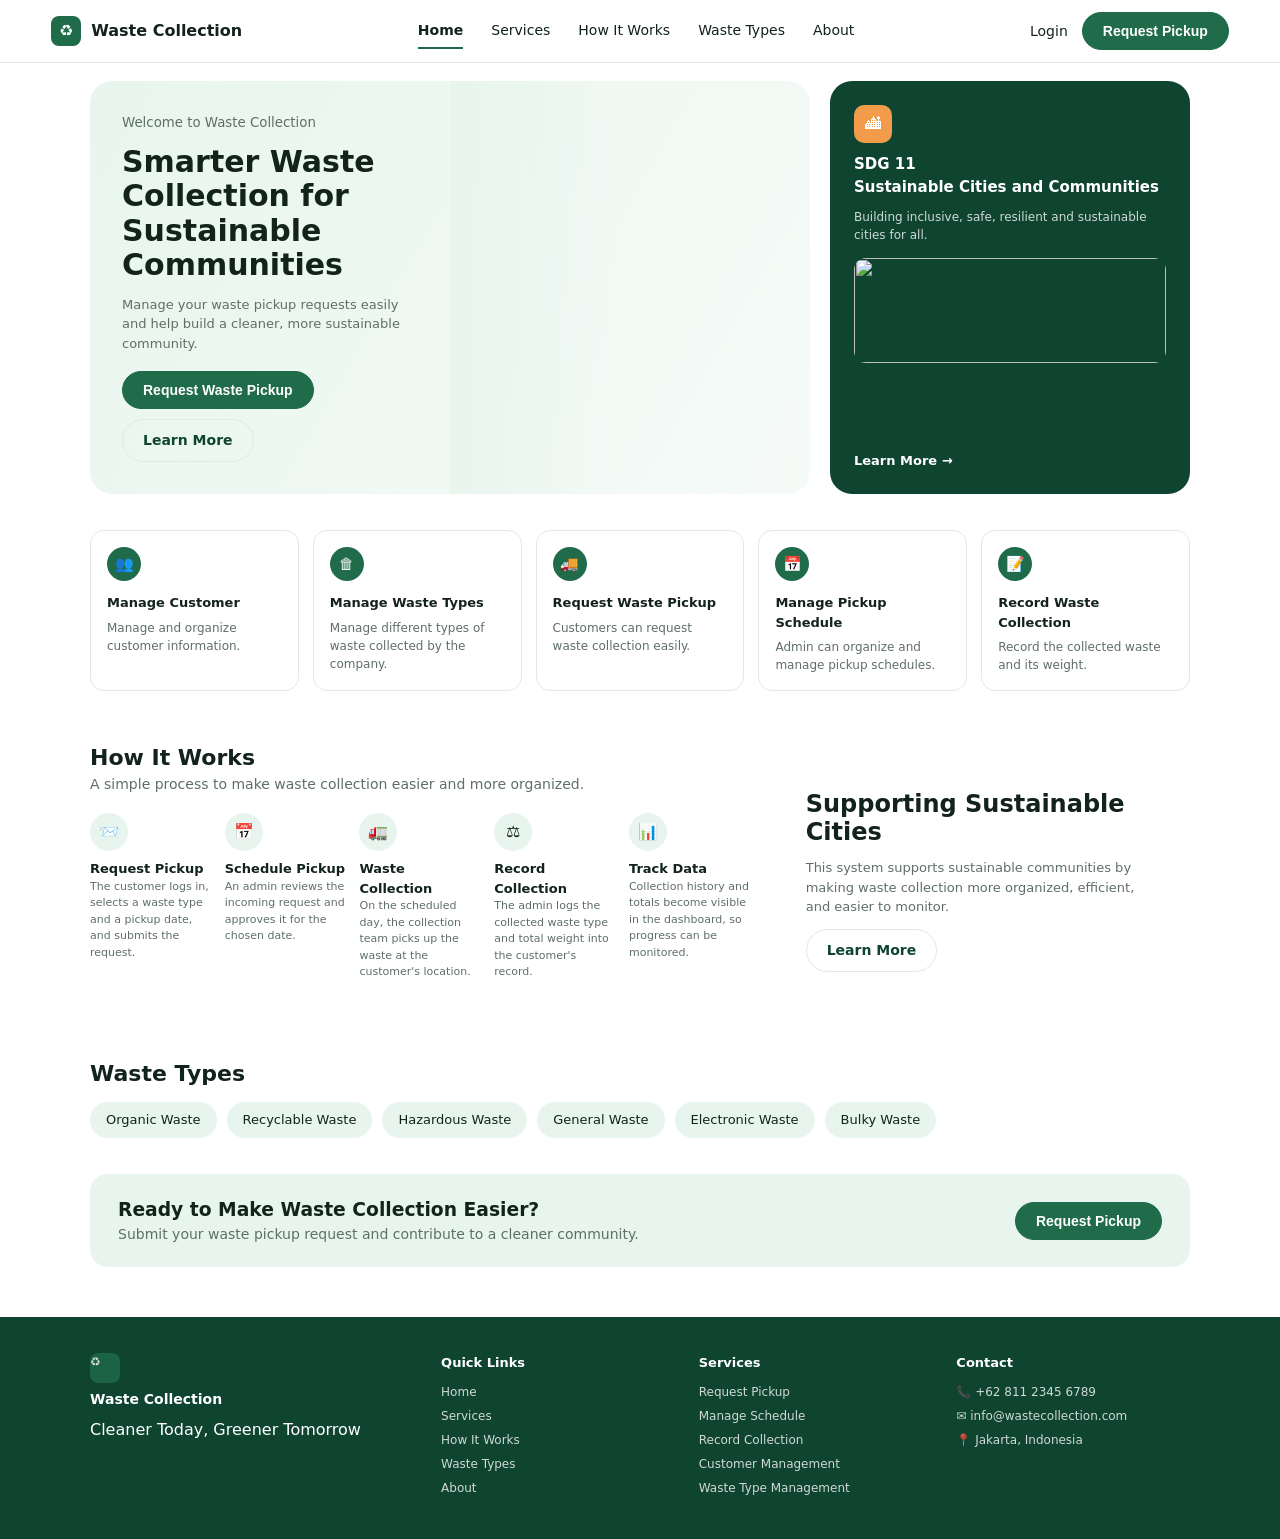
==== index.html @ 860b04ca "Add files via upload" ====
<!DOCTYPE html>
<html lang="id">
<head>
  <meta charset="UTF-8" />
  <meta name="viewport" content="width=device-width, initial-scale=1" />
  <title>Waste Collection</title>
  <link rel="stylesheet" href="style.css" />
</head>
<body>

  <!-- NAVBAR -->
  <header id="site-header"></header>

  <main>
    <!-- HERO -->
    <section id="home" class="container hero-grid">
      <div class="hero">
        <div class="hero-text">
          <small id="welcome">Welcome to Waste Collection</small>
          <h1>Smarter Waste Collection for Sustainable Communities</h1>
          <p>Manage your waste pickup requests easily and help build a cleaner, more sustainable community.</p>
          <div class="hero-actions">
            <button class="btn btn-primary open-modal">Request Waste Pickup</button>
            <a href="#how" class="btn btn-outline">Learn More</a>
          </div>
        </div>
        <!-- Ganti dengan foto: letakkan di images/hero.jpg lalu atur di style.css (.hero-img) -->
        <div class="hero-img" role="img" aria-label="Ilustrasi pengelolaan sampah"></div>
      </div>

      <aside class="sdg">
        <div class="sdg-icon">🏙</div>
        <h3>SDG 11<br />Sustainable Cities and Communities</h3>
        <p>Building inclusive, safe, resilient and sustainable cities for all.</p>
        <img class="sdg-img" src="images/sdg.jpg" alt="" />
        <a href="#about">Learn More →</a>
      </aside>
    </section>

    <!-- SERVICES (dibuat dari array di script.js) -->
    <section id="services" class="container">
      <div id="serviceList" class="cards"></div>
    </section>

    <!-- HOW IT WORKS + SUPPORTING -->
    <section id="how" class="container how-grid">
      <div>
        <h2>How It Works</h2>
        <p class="muted">A simple process to make waste collection easier and more organized.</p>
        <ol id="stepList" class="steps"></ol>
      </div>
      <aside id="about" class="support">
        <h3>Supporting Sustainable Cities</h3>
        <p>This system supports sustainable communities by making waste collection more organized, efficient, and easier to monitor.</p>
        <a href="#types" class="btn btn-outline">Learn More</a>
      </aside>
    </section>

    <!-- WASTE TYPES -->
    <section id="types" class="container">
      <h2>Waste Types</h2>
      <ul id="typeList" class="chips"></ul>
    </section>

    <!-- CTA -->
    <section class="container">
      <div class="cta">
        <div>
          <h3>Ready to Make Waste Collection Easier?</h3>
          <p class="muted">Submit your waste pickup request and contribute to a cleaner community.</p>
        </div>
        <button class="btn btn-primary open-modal">Request Pickup</button>
      </div>
    </section>
  </main>

  <!-- FOOTER -->
  <footer id="site-footer"></footer>

  <script src="layout.js"></script>
  <script src="script.js"></script>
</body>
</html>
---- style.css ----
:root {
  --green: #1f6b4a;
  --green-dark: #0f4430;
  --green-soft: #e8f5ee;
  --orange: #f29b4b;
  --text: #12231b;
  --muted: #5f6f67;
  --border: #e2e8e4;
  --radius: 18px;
}

* { box-sizing: border-box; margin: 0; padding: 0; }
html { scroll-behavior: smooth; scroll-padding-top: 72px; }
body { font-family: "Inter", system-ui, -apple-system, "Segoe UI", sans-serif; color: var(--text); background: #fff; line-height: 1.5; }
a { color: inherit; text-decoration: none; }
ul, ol { list-style: none; }
.container { width: min(1100px, 92%); margin: 0 auto; padding: 18px 0; }
.muted { color: var(--muted); font-size: 14px; }
h2 { font-size: 22px; }

/* Buttons */
.btn { display: inline-block; padding: 10px 20px; border-radius: 999px; font-size: 14px; font-weight: 600; cursor: pointer; border: 1px solid var(--green); }
.btn-primary { background: var(--green); color: #fff; }
.btn-primary:hover { background: var(--green-dark); }
.btn-outline { background: transparent; color: var(--green-dark); border-color: var(--border); }
.btn-outline:hover { background: var(--green-soft); }
:focus-visible { outline: 3px solid var(--orange); outline-offset: 2px; }

/* Navbar */
.navbar { position: sticky; top: 0; z-index: 10; display: flex; align-items: center; justify-content: space-between; padding: 12px 4%; background: #fff; border-bottom: 1px solid var(--border); }
.brand { display: flex; align-items: center; gap: 10px; font-weight: 700; }
.logo { display: grid; place-items: center; width: 30px; height: 30px; border-radius: 8px; background: var(--green); color: #fff; font-size: 16px; }
.menu { display: flex; gap: 28px; font-size: 14px; }
.menu a { padding: 6px 0; border-bottom: 2px solid transparent; }
.menu a.active { border-color: var(--green); font-weight: 600; }
.nav-right { display: flex; align-items: center; gap: 14px; }
.user { display: flex; align-items: center; gap: 8px; font-size: 14px; }
.avatar { display: grid; place-items: center; width: 28px; height: 28px; border-radius: 50%; background: var(--green-soft); color: var(--green); font-size: 11px; font-weight: 700; }
.burger { display: none; background: none; border: 0; font-size: 24px; cursor: pointer; }

/* Hero */
.hero-grid { display: grid; grid-template-columns: 2fr 1fr; gap: 20px; }
.hero { display: grid; grid-template-columns: 1fr 1fr; overflow: hidden; border-radius: 22px; background: linear-gradient(120deg, var(--green-soft), #f6fbf8); min-height: 280px; }
.hero-text { padding: 32px; display: flex; flex-direction: column; gap: 12px; justify-content: center; }
.hero-text small { color: var(--muted); }
.hero-text h1 { font-size: 30px; line-height: 1.15; }
.hero-text p { font-size: 13px; color: var(--muted); }
.hero-actions { display: flex; gap: 10px; margin-top: 6px; flex-wrap: wrap; }
.hero-img { background: linear-gradient(90deg, #e8f5ee 0%, rgba(232, 245, 238, 0) 45%), url("images/hero.jpg") center / cover; }
.sdg { background: var(--green-dark); color: #fff; border-radius: 22px; padding: 24px; display: flex; flex-direction: column; gap: 10px; }
.sdg-icon { width: 38px; height: 38px; display: grid; place-items: center; background: var(--orange); border-radius: 10px; }
.sdg h3 { font-size: 15px; }
.sdg p { font-size: 12px; opacity: .8; }
.sdg a { margin-top: auto; font-size: 13px; font-weight: 600; }

/* Service cards */
.cards { display: grid; grid-template-columns: repeat(5, 1fr); gap: 14px; }
.card { border: 1px solid var(--border); border-radius: 14px; padding: 16px; display: flex; flex-direction: column; gap: 6px; background: #fff; transition: box-shadow .2s, transform .2s; }
.card:hover { box-shadow: 0 6px 18px rgba(15, 68, 48, .12); transform: translateY(-2px); }
.card .icon { width: 34px; height: 34px; display: grid; place-items: center; border-radius: 50%; background: var(--green); color: #fff; font-size: 15px; }
.card h4 { font-size: 13px; margin-top: 6px; }
.card p { font-size: 12px; color: var(--muted); }

/* How it works */
.how-grid { display: grid; grid-template-columns: 1.6fr 1fr; gap: 28px; padding-top: 32px; }
.steps { display: grid; grid-template-columns: repeat(5, 1fr); gap: 14px; margin-top: 18px; }
.step .icon { width: 38px; height: 38px; display: grid; place-items: center; border-radius: 50%; background: var(--green-soft); margin-bottom: 8px; }
.step b { display: block; font-size: 13px; }
.step span { display: block; font-size: 11px; color: var(--muted); }
.support { background: linear-gradient(90deg, rgba(255,255,255,.93), rgba(255,255,255,.5)), url("images/support.jpg") center / cover; border-radius: 22px; padding: 28px; display: flex; flex-direction: column; justify-content: center; gap: 12px; align-items: flex-start; min-height: 280px; }
.support h3 { font-size: 24px; line-height: 1.15; }
.support p { font-size: 13px; color: var(--muted); }
.support-box { width: 100%; height: 90px; border-radius: 14px; background: #d4ecde; }

/* Waste types */
.chips { display: flex; flex-wrap: wrap; gap: 10px; margin-top: 12px; }
.chips li { padding: 8px 16px; border-radius: 999px; background: var(--green-soft); font-size: 13px; }

/* CTA */
.cta { display: flex; justify-content: space-between; align-items: center; gap: 16px; background: var(--green-soft); border-radius: 18px; padding: 22px 28px; flex-wrap: wrap; }

/* Footer */
.footer { background: var(--green-dark); color: #fff; margin-top: 32px; }
.footer-grid { display: grid; grid-template-columns: 1.4fr 1fr 1fr 1fr; gap: 24px; padding: 36px 0; }
.footer h4 { font-size: 13px; margin-bottom: 10px; }
.footer a, .footer span { display: block; font-size: 12px; opacity: .8; margin-bottom: 6px; }
.footer .brand { opacity: 1; font-size: 14px; }
.footer .small { margin-top: 8px; }

/* Modal */
.modal { position: fixed; inset: 0; background: rgba(0, 0, 0, .5); display: grid; place-items: center; z-index: 50; padding: 16px; }
.modal[hidden] { display: none; }
.modal-box { position: relative; background: #fff; border-radius: 18px; padding: 24px; width: min(440px, 100%); max-height: 90vh; overflow-y: auto; }
.modal-box form { display: grid; gap: 12px; margin: 14px 0; }
.modal-box label { display: grid; gap: 4px; font-size: 13px; font-weight: 600; }
.modal-box input, .modal-box select { padding: 10px; border: 1px solid var(--border); border-radius: 10px; font: inherit; }
.close { position: absolute; top: 10px; right: 14px; background: none; border: 0; font-size: 26px; cursor: pointer; }
.msg { font-size: 13px; color: var(--green); min-height: 18px; }
.history { font-size: 12px; margin-top: 8px; display: grid; gap: 6px; }
.history li { padding: 8px 10px; background: var(--green-soft); border-radius: 8px; }

/* Responsive */
@media (max-width: 900px) {
  .hero-grid, .how-grid { grid-template-columns: 1fr; }
  .cards, .steps { grid-template-columns: repeat(2, 1fr); }
  .footer-grid { grid-template-columns: 1fr 1fr; }
  .burger { display: block; }
  .menu { display: none; position: absolute; top: 100%; left: 0; right: 0; flex-direction: column; gap: 0; background: #fff; border-bottom: 1px solid var(--border); padding: 8px 4%; }
  .menu.open { display: flex; }
  .menu a { padding: 12px 0; }
}
@media (max-width: 560px) {
  .hero { grid-template-columns: 1fr; }
  .hero-img { min-height: 160px; order: -1; }
  .nav-right .open-modal { display: none; }
}
@media (prefers-reduced-motion: reduce) {
  html { scroll-behavior: auto; }
  .card { transition: none; }
}

/* Halaman publik lain */
.page-hero { background: var(--green-soft); padding: 28px 0 32px; }
.page-hero small { color: var(--green); font-weight: 600; font-size: 13px; }
.page-hero h1 { font-size: 32px; line-height: 1.15; max-width: 640px; margin: 6px 0 10px; }
.page-hero p { max-width: 560px; color: var(--muted); font-size: 14px; }
.grid3 { display: grid; grid-template-columns: repeat(3, 1fr); gap: 16px; padding: 12px 0; }
.types-grid { display: grid; grid-template-columns: repeat(2, 1fr); gap: 16px; padding: 12px 0; }
.feat { border: 1px solid var(--border); border-radius: 16px; padding: 20px; display: grid; gap: 8px; align-content: start; background: #fff; }
.feat .icon { width: 34px; height: 34px; display: grid; place-items: center; border-radius: 10px; background: var(--green); color: #fff; }
.feat h3 { font-size: 16px; }
.feat p { font-size: 13px; color: var(--muted); }
.checks { font-size: 13px; display: grid; gap: 4px; }
.checks li::before { content: "✓ "; color: var(--green); font-weight: 700; }
.tag { display: inline-block; padding: 3px 10px; border-radius: 999px; font-size: 11px; background: #e8f5ee; color: #1f6b4a; }
.tag.b { background: #e0efff; color: #1d5fa8; } .tag.r { background: #fde3e0; color: #a8281d; }
.tag.n { background: #ececec; color: #444; } .tag.o { background: #ffe9d0; color: #a8581d; } .tag.p { background: #eee5fa; color: #5a2da8; }
.band { background: var(--green-dark); color: #fff; padding: 36px 0; margin: 20px 0; }
.band p { opacity: .85; font-size: 14px; max-width: 520px; margin: 8px 0 14px; }
.band .checks li::before { color: var(--orange); }
.stats { display: flex; gap: 28px; flex-wrap: wrap; }
.stat b { display: block; font-size: 24px; } .stat span { font-size: 12px; opacity: .8; }
.container .stats.light .stat span { color: var(--muted); opacity: 1; }
.timeline { max-width: 560px; margin: 0 auto; padding: 12px 0 12px 28px; border-left: 2px solid var(--green-soft); display: grid; gap: 28px; }
.timeline li small { color: var(--green); font-weight: 600; }
.timeline h3 { font-size: 17px; } .timeline p { font-size: 13px; color: var(--muted); margin: 4px 0 8px; }
.roles { display: grid; grid-template-columns: 1fr 1fr; gap: 16px; }
.team { display: grid; grid-template-columns: repeat(3, 1fr); gap: 16px; text-align: center; max-width: 760px; margin: 16px auto 0; }
.member img { width: 100%; aspect-ratio: 4 / 5; object-fit: cover; object-position: top; border-radius: 16px; background: var(--green-soft); display: block; }
.member figcaption { font-size: 14px; font-weight: 600; margin-top: 8px; }
.center { text-align: center; }
.sect { padding: 28px 0; }
@media (max-width: 900px) { .grid3, .types-grid, .roles { grid-template-columns: 1fr; } .team { grid-template-columns: 1fr; max-width: 280px; } }

.sdg-img { width: 100%; height: 105px; object-fit: cover; border-radius: 12px; margin-top: 4px; }
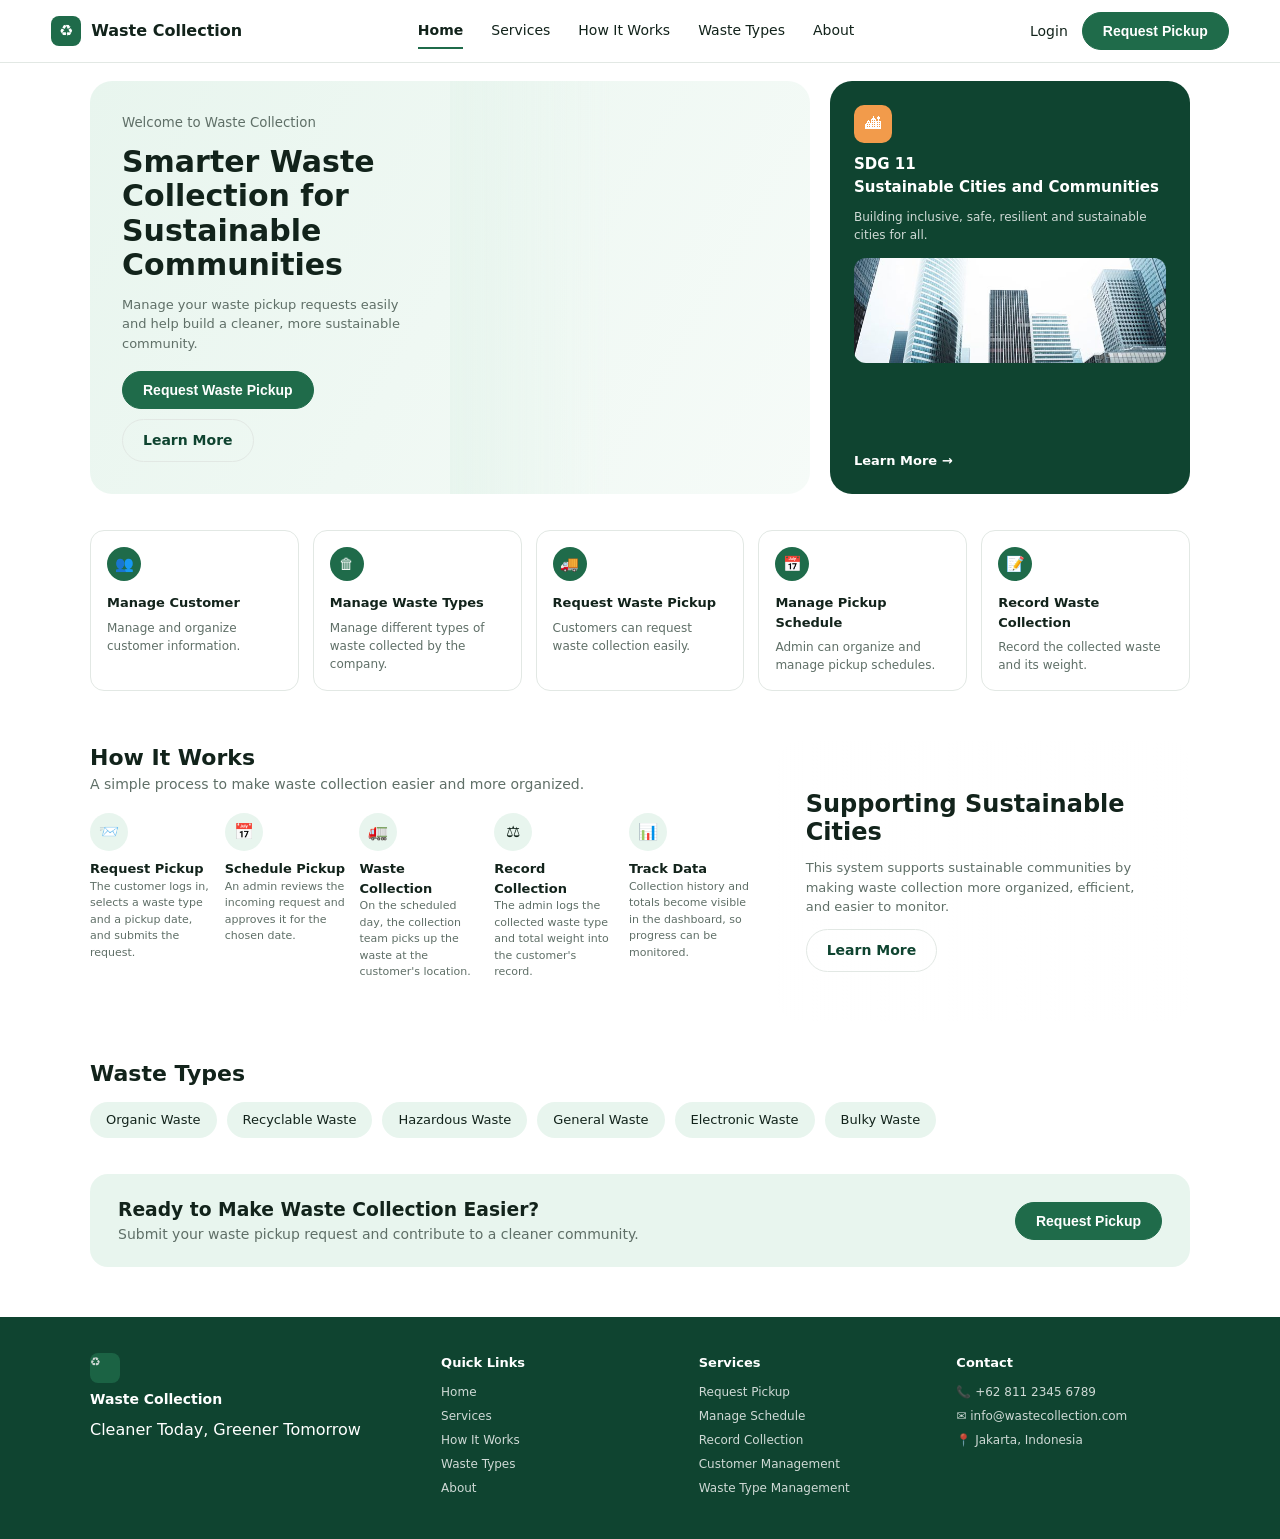
==== commit cc05d7d6: "Update image source for SDG 11 section" ====
--- a/index.html
+++ b/index.html
@@ -32,7 +32,7 @@
         <div class="sdg-icon">🏙</div>
         <h3>SDG 11<br />Sustainable Cities and Communities</h3>
         <p>Building inclusive, safe, resilient and sustainable cities for all.</p>
-        <img class="sdg-img" src="images/sdg.jpg" alt="" />
+        <img class="sdg-img" src="sdg.jpg" alt="" />
         <a href="#about">Learn More →</a>
       </aside>
     </section>
